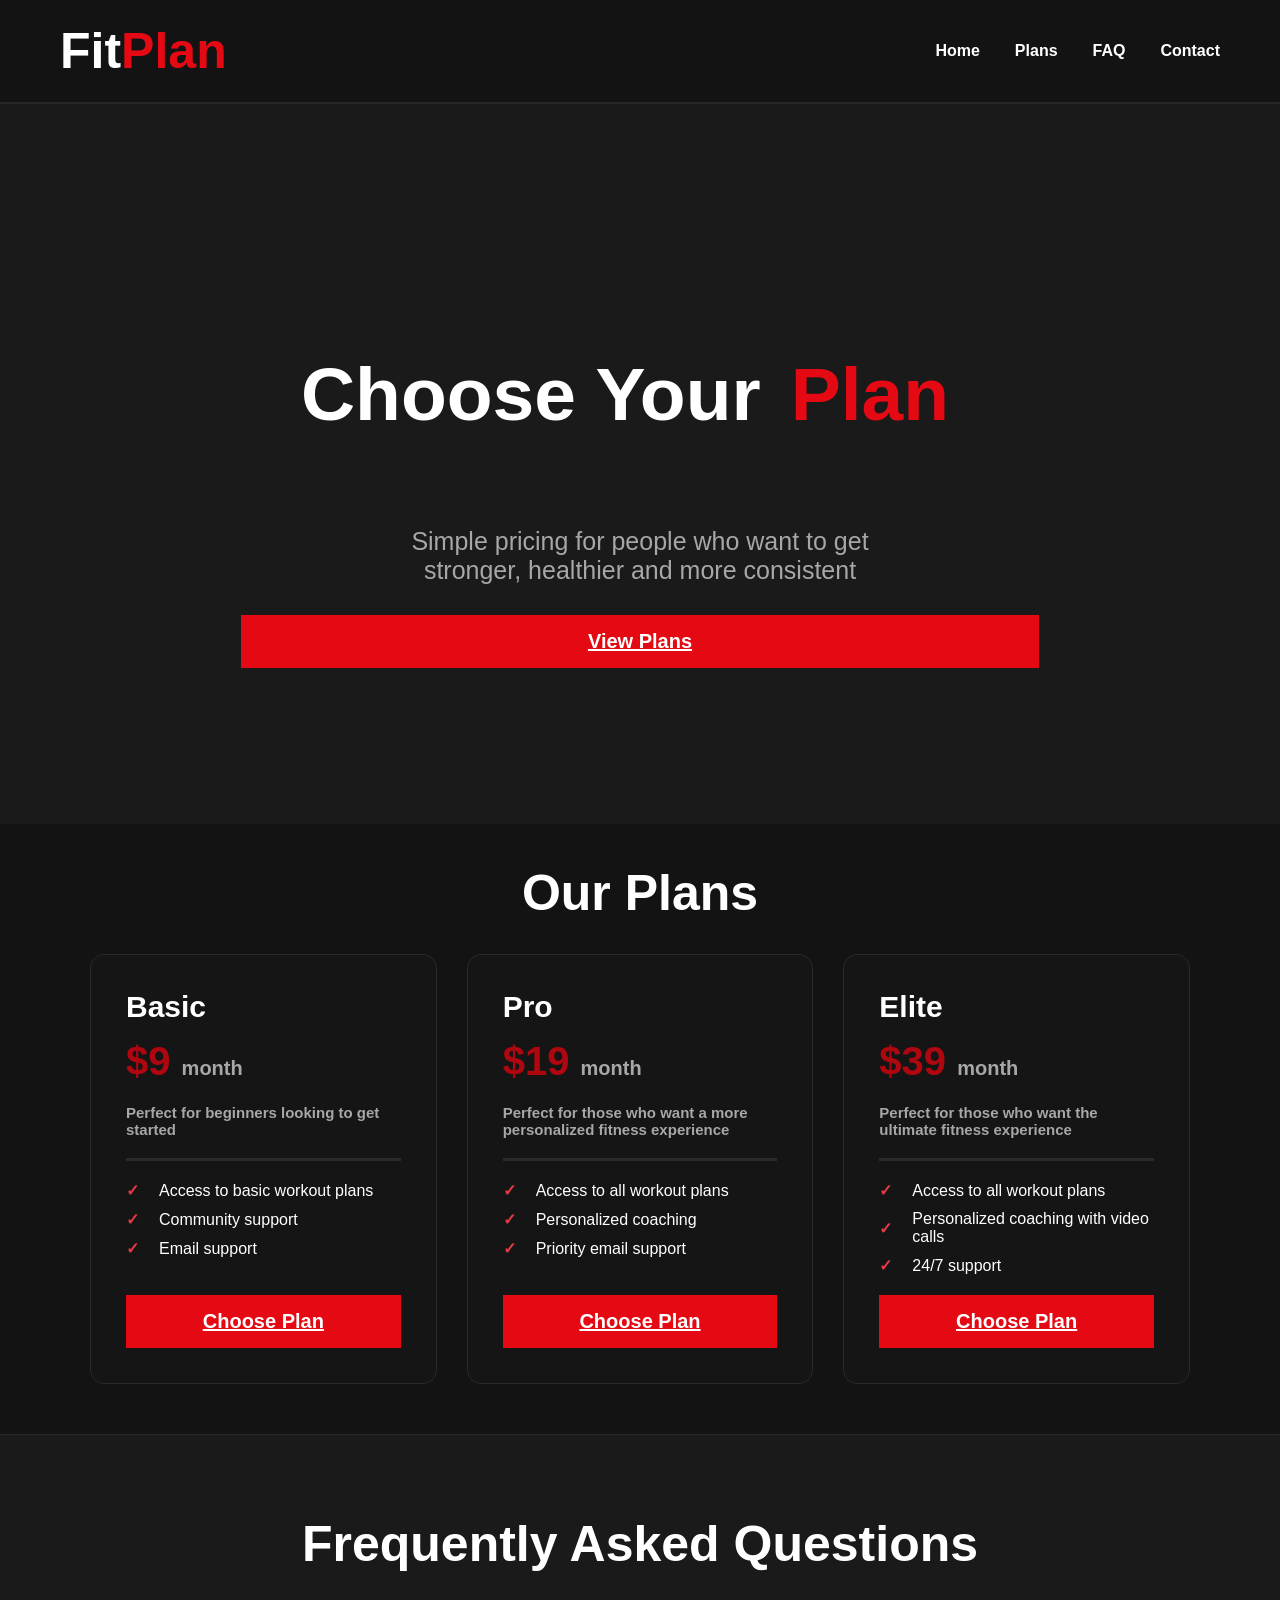
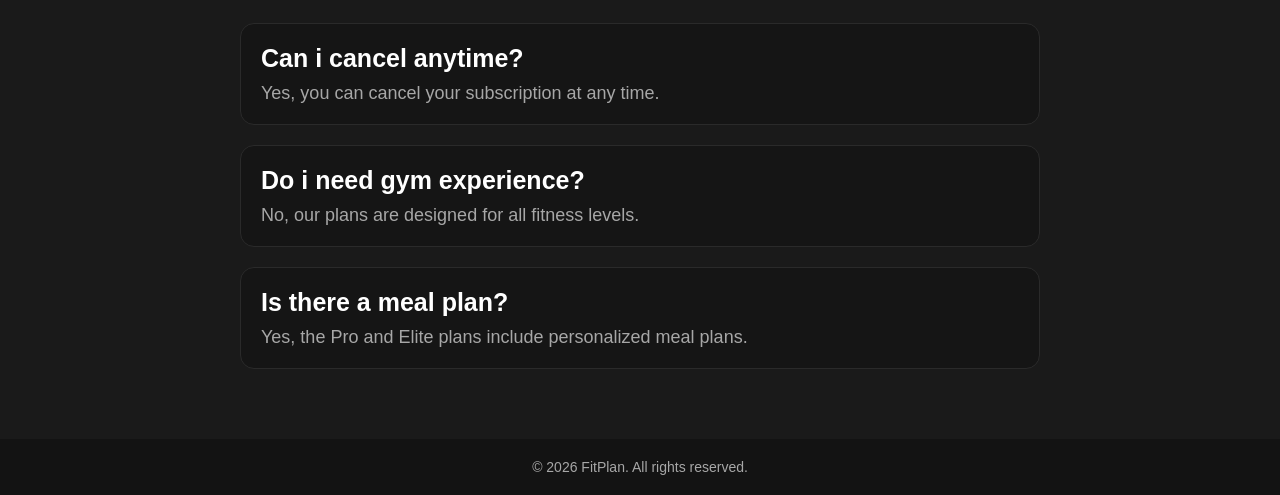
==== index.html @ 492d9d85 "First" ====
<!DOCTYPE html>
<html lang="en">
    <head>
      <meta charset="UTF-8">
      <meta name="viewport" content="width=device-width, initial-scale=1.0">
        <title>FitPlan</title>
        <link rel="stylesheet" href="style.css">
    </head>

<body>
<header class="header">
    <div class="logo">Fit<span>Plan</span></div>
        <nav>
            <ul class="nav-links">
                <li><a href="#">Home</a></li>
                <li><a href="#">Plans</a></li>
                <li><a href="#">FAQ</a></li>
                <li><a href="#">Contact</a></li>
            </ul>
        </nav>
    </div>
</header>
<main>
<section class="hero">
    <div class="hero-content">
        <h1>Choose Your<span>Plan</span></h1>
        <p>Simple pricing for people who want to get<br> stronger, healthier and more consistent</p>
        <a href="#Plans" class="btn">View Plans</a>
    </div>
</section>

<section class="Plans">
    <h2>Our Plans</h2>
    <div class="plans-grid">
        <div class="plan-cards">
             <div class="plan-card">
              <h3>Basic</h3>
              <p>$9 <span>month</span></p>
                <div class="description">
                    <p>Perfect for beginners looking to get started</p>
                </div>
                 <div class="card-line"></div>
                 <ul>
                     <li>Access to basic workout plans</li>
                     <li>Community support</li>
                     <li>Email support</li>
                </ul>
                 <a href="#" class="btn">Choose Plan</a>
            </div>
            <div class="plan-card">
                <h3>Pro</h3>
                <p>$19 <span>month</span></p>
                    <div class="description">
                        <p>Perfect for those who want a more personalized fitness experience</p>
                    </div>
                <div class="card-line"></div>
                <ul>
                    <li>Access to all workout plans</li>
                    <li>Personalized coaching</li>
                    <li>Priority email support</li>
                </ul>
                <a href="#" class="btn">Choose Plan</a>
            </div>
            <div class="plan-card">
                <h3>Elite</h3>
                <p>$39 <span>month</span></p>
                    <div class="description">
                         <p>Perfect for those who want the ultimate fitness experience</p>
                    </div>
                <div class="card-line"></div>
                <ul>
                    <li>Access to all workout plans</li>
                    <li>Personalized coaching with video calls</li>
                    <li>24/7 support</li>
                </ul>
                <a href="#" class="btn">Choose Plan</a>
            </div>
        </div>
    </div>
</section>
<section class="faq">
    <h2>Frequently Asked Questions</h2>
    <div class="faq-content">
        <div class="faq-item">
            <h3>Can i cancel anytime?</h3>
            <p>Yes, you can cancel your subscription at any time.</p>
        </div>
        <div class="faq-item">
            <h3>Do i need gym experience?</h3>
            <p>No, our plans are designed for all fitness levels.</p>
        </div>
        <div class="faq-item">
            <h3>Is there a meal plan?</h3>
            <p>Yes, the Pro and Elite plans include personalized meal plans.</p>
        </div>
    </div>
</section>
</main>
<footer class="footer">
    <p>&copy; 2026 FitPlan. All rights reserved.</p>
</body>
</html>
---- style.css ----
*  {
    margin: 0;
    padding: 0;
    box-sizing: border-box;
}
body {
    font-family: Arial, sans-serif;
    background: #2a2a2a;
    color: white;
}
.header {
  width: 100%;
  padding: 22px 60px;
  background: #131313;
  display: flex;
  justify-content: space-between;
  align-items: center;
  border-bottom: 2px solid #272727;
}

.header .logo {
  font-size: 50px;
  font-weight: bold;
  color: #ffffff;
}
.header span {
  font-size: 50px;
  color: #e50914;
}
.navbar{
  display: flex;
  gap: 20px;
}
.nav-links {
  list-style: none;
  display: flex;
  gap: 35px;
  margin: 0;
  padding: 0;
}
.nav-links a {
  color: white;
  text-decoration: none;
  font-weight: 600;
  transition: 0.3s;
}
.nav-links a:hover {
  color: #e50914;
  
}
.hero{
    display: flex;
    flex-direction: column;
    align-items: center;
    justify-content: center;
    height: 80vh;
    background:#1a1a1a
}
.hero h1{
  display: flex;
  align-items: center;
  justify-content: center;
  padding: 60px;
  font-size: 75px;
  font-weight: bold;
}
.hero span{
    color: #e50914;
    font-size: 75px;
    font-weight: bold;
    justify-content: center;
    display: flex;
    align-items: center;
    padding: 30px;
}
.hero p{
    color: #a7a7a7;
    font-size: 25px;
    justify-content: center;
    display: flex;
    align-items: center;
    text-align:center
}
.btn{
    display: flex;
    align-items: center;
    justify-content: center;
    padding: 15px 30px;
    background: #e50914;
    color: white;
    font-size: 20px;
    font-weight: bold;
    border: none;
    cursor: pointer;
    margin-top: 30px;
}
.btn:hover{
    background: #b0060f;
}
.Plans{
background: #131313;
padding: 10px 10px;
margin-bottom: 1px;
padding-bottom: 50px;
}
.Plans h2{
    display: flex;
    align-items: center;
    justify-content: center;
    padding: 30px;
    font-size: 50px;
    font-weight: bold;
    margin-bottom: 2px;
}
.plan-cards {
  max-width: 1100px;
  margin: 0 auto;

  display: grid;
  grid-template-columns: repeat(3, 1fr);
  gap: 30px;
}
.plan-card {
  background: #151515;
  color: white;
  border: 1px solid #2a2a2a;
  border-radius: 14px;
  padding: 35px;
  min-height: 430px;

  display: flex;
  flex-direction: column;
}
.plan-card .btn {
  margin-top: auto;
  text-align: center;
}
.plan-card h3 {
  font-size: 30px;
  margin-bottom: 15px;
  font-weight: bold;
}
.plan-card p {
  font-size: 40px;
  color: #b0060f;
  margin-bottom: 20px;
  font-weight: bold;
}
.plan-card span {
  font-size: 20px;
  color: #a7a7a7;
  margin-bottom: 20px;
}
.card-line {
  width: 100%;
  height: 3px;
  background: #2a2a2a;
 
  margin-bottom: 20px;
}

.description p{
    font-size: 15px;
    color: #a7a7a7;
}
.plan-card ul {
    list-style: none;
    margin-bottom: 10px;

}
.plan-card ul li {
    display: flex;
    align-items: center;
    gap: 10px;
    margin-bottom: 10px;
}
.plan-card li::before {
  content: "✓";
  color: #e63946;
  font-weight: bold;
  margin-right: 10px;
}
.faq {
  background: #1a1a1a;
  padding: 50px 20px;
}
.faq h2 {
  display: flex;
  align-items: center;
  justify-content: center;
  padding: 30px;
  font-size: 50px;
  font-weight: bold;
}
.faq .faq-item {
  max-width: 800px;
  margin: 20px auto;
  background: #151515;
  border: 1px solid #2a2a2a;
  border-radius: 14px;
  padding: 20px;
}
.faq .faq-item h3 {
  font-size: 25px;
  margin-bottom: 10px;
  font-weight: bold;
}
.faq .faq-item p {
  font-size: 18px;
  color: #a7a7a7;
}

.footer {
  background: #131313;
  color: #a7a7a7;
  text-align: center;
  padding: 20px;
}
.footer p {
  font-size: 14px;
}
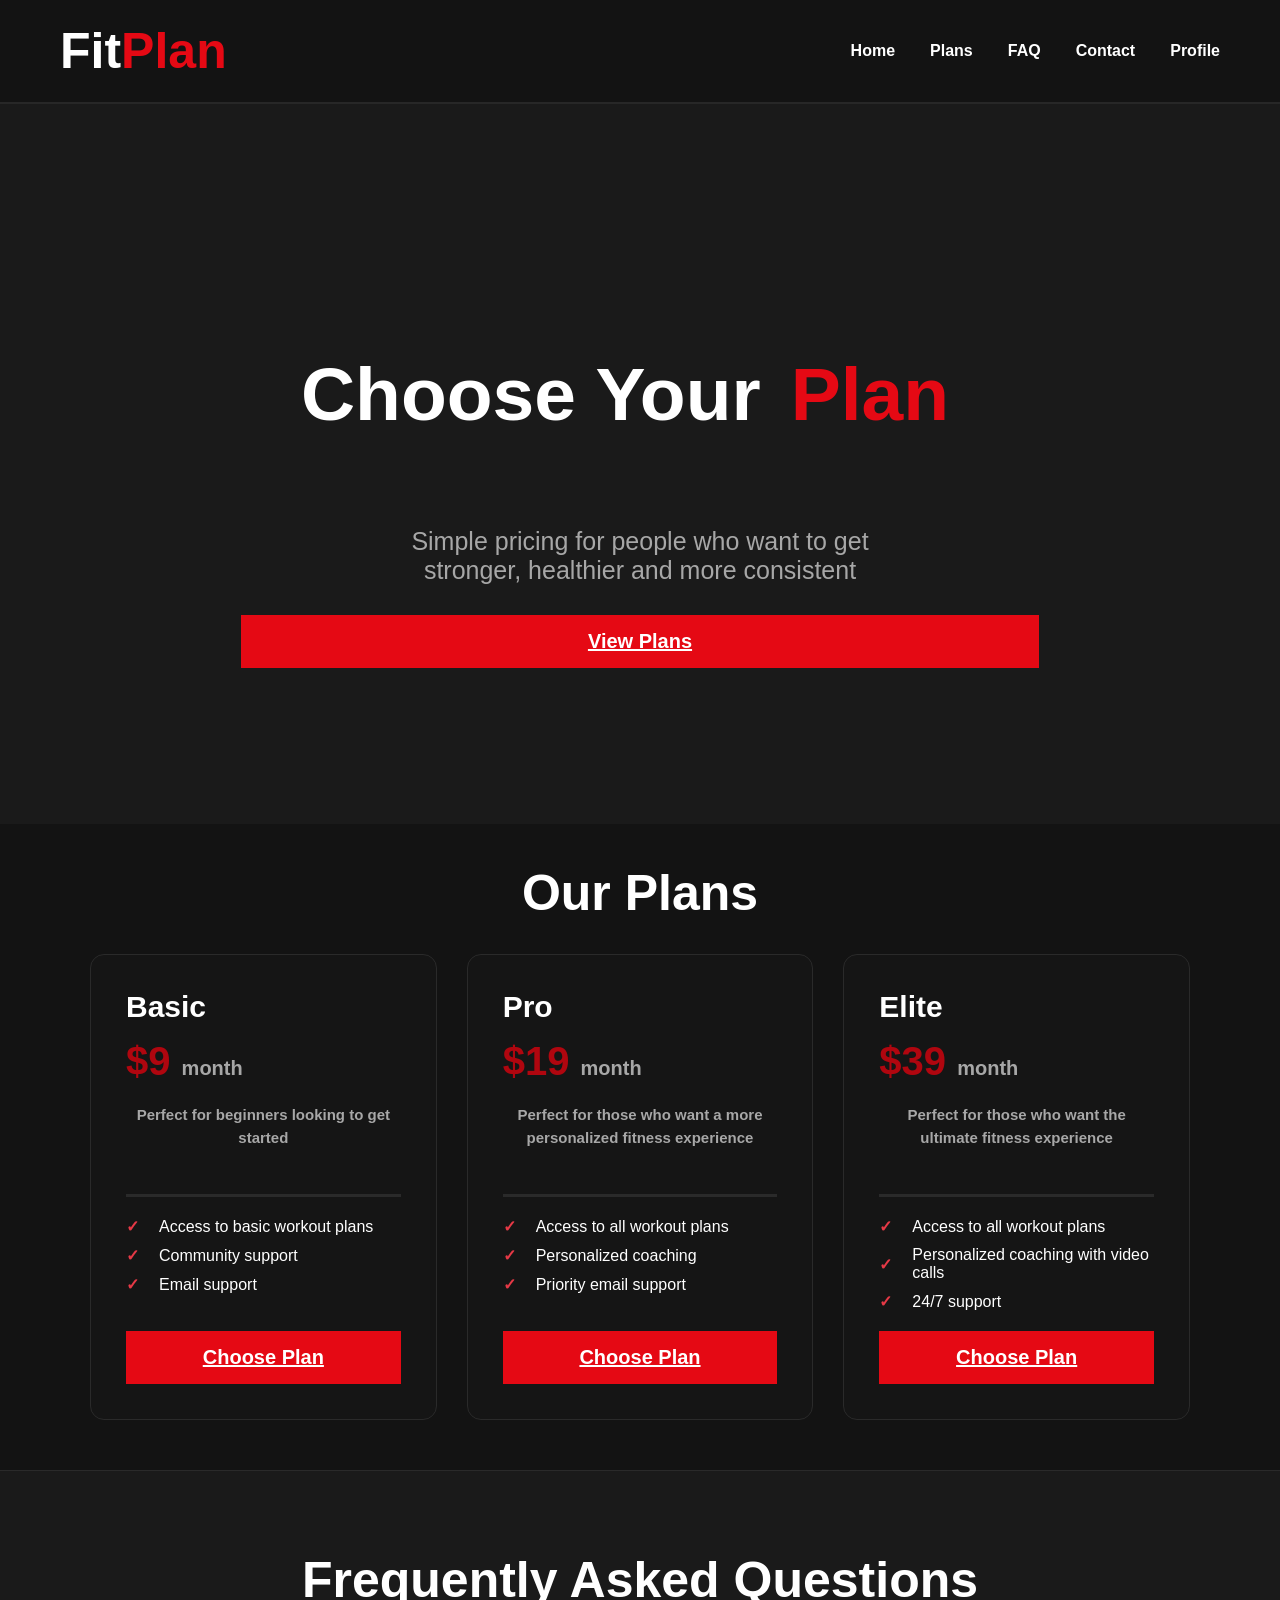
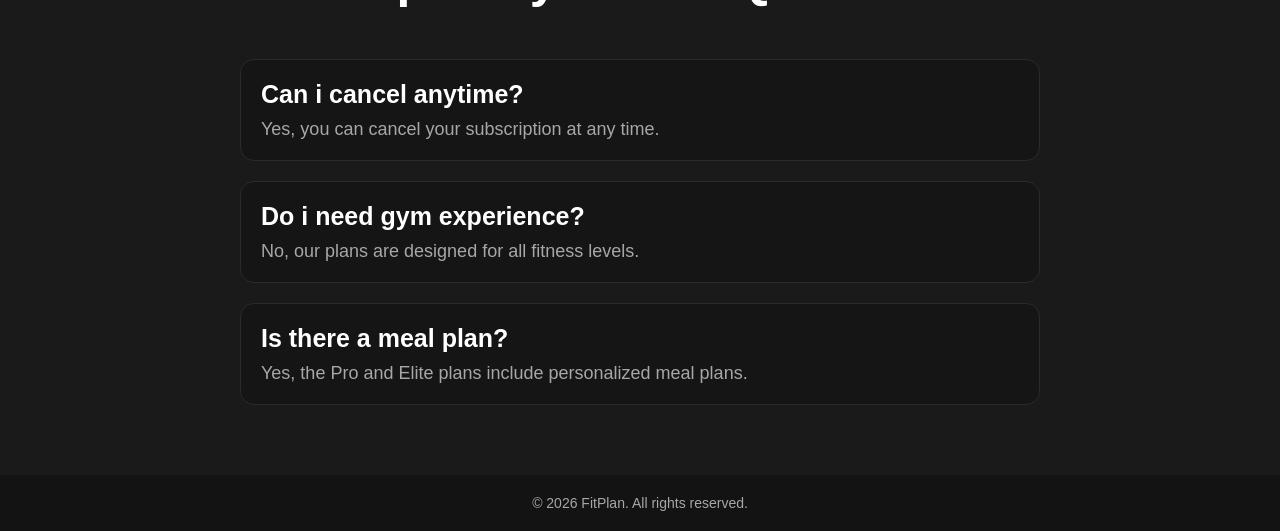
==== commit ddb9bee9: "New Update" ====
--- a/index.html
+++ b/index.html
@@ -12,10 +12,11 @@
     <div class="logo">Fit<span>Plan</span></div>
         <nav>
             <ul class="nav-links">
-                <li><a href="#">Home</a></li>
-                <li><a href="#">Plans</a></li>
-                <li><a href="#">FAQ</a></li>
-                <li><a href="#">Contact</a></li>
+                <li><a href="index.html">Home</a></li>
+                <li><a href="plans.html">Plans</a></li>
+                <li><a href="faq.html">FAQ</a></li>
+                <li><a href="contact.html">Contact</a></li>
+                <li><a href="profile.html">Profile</a></li>
             </ul>
         </nav>
     </div>
--- a/style.css
+++ b/style.css
@@ -209,7 +209,178 @@
   font-size: 18px;
   color: #a7a7a7;
 }
-
+.profile-dashboard {
+  max-width: 1350px;
+  margin: 0 auto;
+  padding: 40px 60px;
+
+  display: grid;
+  grid-template-columns: 360px 1fr;
+  gap: 30px;
+  align-items: start;
+}
+.dashboard-content {
+  display: grid;
+  grid-template-columns: 1fr 1fr;
+  gap: 25px;
+}
+.profile-card {
+  background: #151515;
+  color: white;
+  border: 1px solid #2a2a2a;
+  border-radius: 18px;
+  padding: 35px;
+  min-height: 780px;
+}
+.profile-card h1 {
+  font-size: 34px;
+  margin-bottom: 25px;
+}
+.stat-icon {
+  width: 70px;
+  height: 70px;
+  background: #222;
+  border-radius: 50%;
+
+  display: flex;
+  align-items: center;
+  justify-content: center;
+
+  font-size: 30px;
+  margin-bottom: 22px;
+}
+.profile-info h2 {
+  text-align: center;
+  font-size: 32px;
+  margin-bottom: 10px;
+}
+.job {
+  text-align: center;
+  font-size: 20px;
+  color: #e50914;
+  margin-bottom: 25px;
+}
+.description {
+  color: #a7a7a7;
+  font-size: 18px;
+  text-align: center;
+  line-height: 1.5;
+  margin-bottom: 25px;
+}
+.achievments {
+  grid-column: 1 / -1;
+
+  display: grid;
+  grid-template-columns: repeat(4, 1fr);
+  gap: 20px;
+}
+.achievment-card {
+  background: #151515;
+  color: white;
+  border: 1px solid #2a2a2a;
+  border-radius: 18px;
+  padding: 30px;
+  text-align: center;
+  min-height: 190px;
+
+  display: flex;
+  flex-direction: column;
+  align-items: center;
+  justify-content: center;
+}
+.achievment-card h1 {
+  font-size: 42px;
+  margin-bottom: 8px;
+}
+
+.achievment-card p {
+  color: #d0d0d0;
+  font-size: 16px;
+}
+.info p {
+  color: #a7a7a7;
+  font-size: 16px;
+  display: flex;
+  justify-content: space-between;
+  gap: 20px;
+  margin-bottom: 28px;
+}
+.info span {
+  color: #dcdcdc;
+  font-size: 16px;
+  margin-left: 0;
+  text-align: right;
+}
+.profile-card .btn {
+  width: 100%;
+  text-decoration: none;
+  margin-top: 35px;
+}
+.skills-card,
+.aboutme-card,
+.contact-me-card {
+  background: #151515;
+  color: white;
+  border: 1px solid #2a2a2a;
+  border-radius: 18px;
+  padding: 30px;
+}
+.skills-card {
+  grid-column: 1;
+}
+.contact-me-card {
+  grid-column: 2;
+  grid-row: 2 / span 2;
+}
+.skills-card h2,
+.aboutme-card h2,
+.contact-me-card h2 {
+  font-size: 26px;
+  margin-bottom: 20px;
+}
+.skills-card ul {
+  list-style: none;
+  display: flex;
+  flex-wrap: wrap;
+  gap: 12px;
+}
+.skills-card li {
+  background: #222;
+  color: white;
+  padding: 10px 16px;
+  border-radius: 14px;
+  font-size: 14px;
+}
+.aboutme-card p {
+  color: #d0d0d0;
+  font-size: 17px;
+  line-height: 1.7;
+}
+.contact-me-card form {
+  display: flex;
+  flex-direction: column;
+  gap: 18px;
+}
+.contact-me-card input,
+.contact-me-card textarea {
+  width: 100%;
+  background: #121212;
+  border: 1px solid #333;
+  color: white;
+  padding: 16px;
+  border-radius: 10px;
+  font-size: 16px;
+}
+.contact-me-card textarea {
+  min-height: 170px;
+  resize: vertical;
+}
+
+.contact-me-card button {
+  width: 100%;
+  border-radius: 10px;
+  margin-top: 15px;
+}
 .footer {
   background: #131313;
   color: #a7a7a7;
